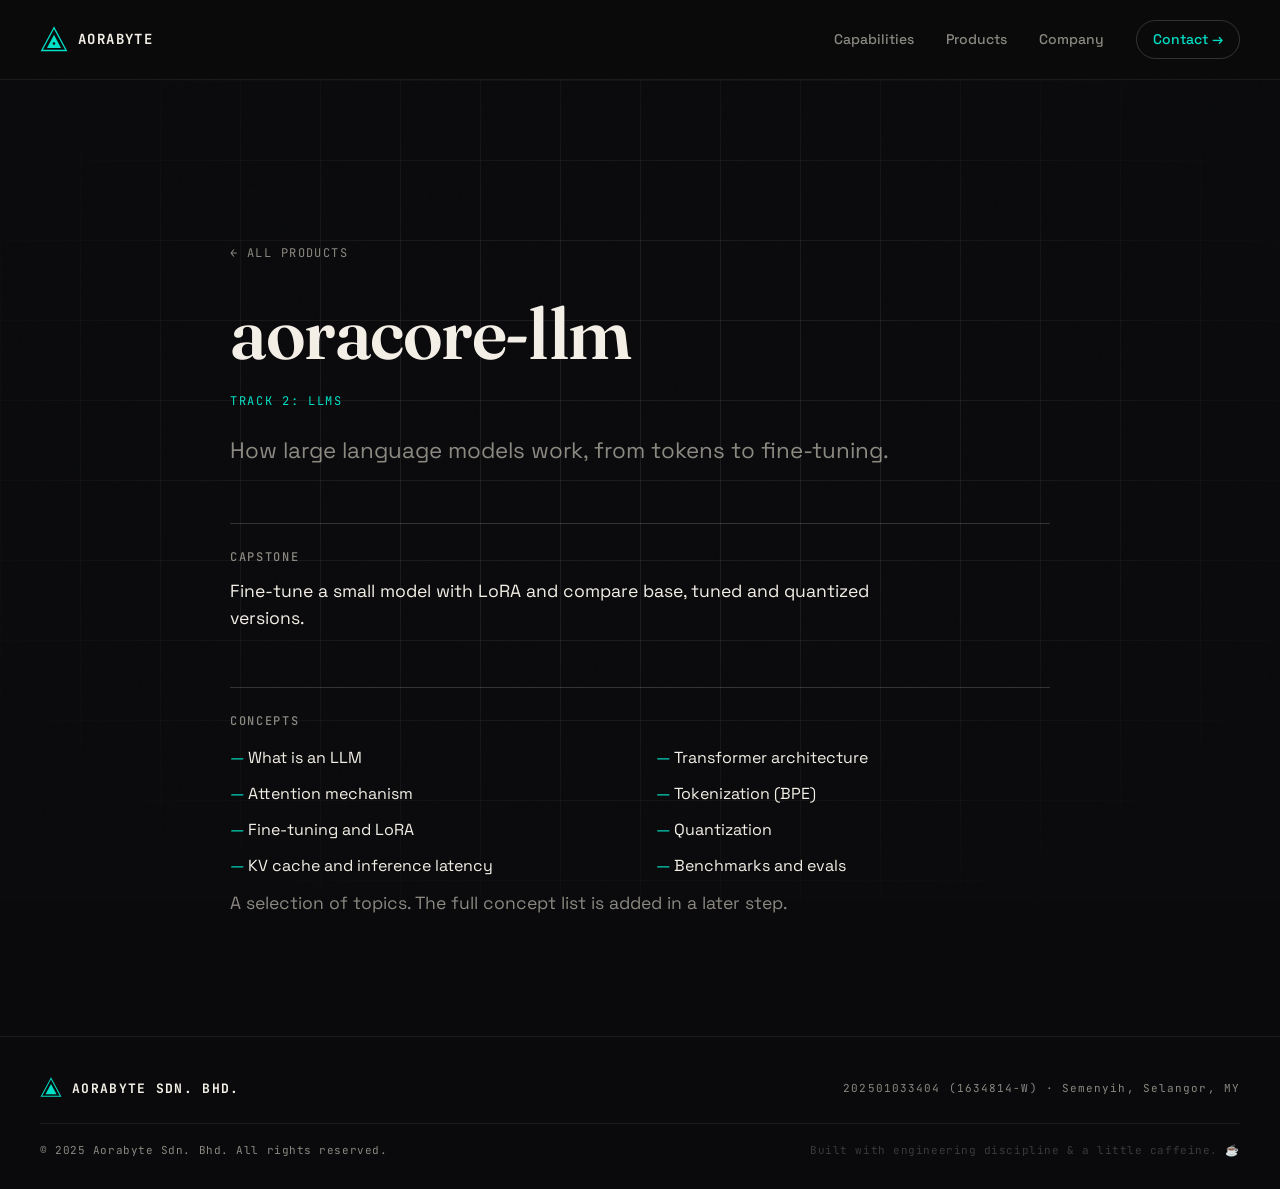
==== products/aoracore-llm.html @ a08c8335 "Add five aoracore product pages and a Products section - products/aoracore-llm, -rag, -vectordatabas" ====
<!DOCTYPE html>
<html lang="en">
<head>
    <meta charset="UTF-8" />
    <meta name="viewport" content="width=device-width, initial-scale=1.0" />
    <title>aoracore-llm — Aorabyte Sdn. Bhd.</title>
    <meta name="description" content="How large language models work, from tokens to fine-tuning." />
    <link rel="preconnect" href="https://fonts.googleapis.com" />
    <link rel="preconnect" href="https://fonts.gstatic.com" crossorigin />
    <link href="https://fonts.googleapis.com/css2?family=Fraunces:opsz,wght@9..144,300;9..144,400;9..144,600;9..144,800;9..144,900&family=JetBrains+Mono:wght@300;400;500;700&family=Space+Grotesk:wght@300;400;500;600;700&display=swap" rel="stylesheet" />
    <link rel="stylesheet" href="../styles.css" />
</head>
<body>
    <div class="grid-overlay" aria-hidden="true"></div>
    <div class="noise-overlay" aria-hidden="true"></div>

    <header class="nav">
        <a href="../index.html" class="nav__logo" aria-label="Aorabyte home">
            <svg width="28" height="28" viewBox="0 0 32 32" fill="none" xmlns="http://www.w3.org/2000/svg">
                <path d="M16 2L2 28h28L16 2z" stroke="currentColor" stroke-width="1.5"/>
                <path d="M16 10L8 25h16L16 10z" fill="currentColor"/>
                <circle cx="16" cy="20" r="1.5" fill="#0a0a0a"/>
            </svg>
            <span>AORABYTE</span>
        </a>
        <nav class="nav__links">
            <a href="../index.html#capabilities">Capabilities</a>
            <a href="../index.html#products">Products</a>
            <a href="../index.html#company">Company</a>
            <a href="../index.html#contact" class="nav__cta">Contact →</a>
        </nav>
    </header>

    <main class="product">
        <a class="product__back" href="../index.html#products">← All products</a>
        <h1>aoracore-llm</h1>
        <p class="product__tracks">Track 2: LLMs</p>
        <p class="product__tagline">How large language models work, from tokens to fine-tuning.</p>

        <section class="product__block">
            <h2>Capstone</h2>
            <p>Fine-tune a small model with LoRA and compare base, tuned and quantized versions.</p>
        </section>

        <section class="product__block">
            <h2>Concepts</h2>
            <ul class="product__topics">
                <li>What is an LLM</li>
                <li>Transformer architecture</li>
                <li>Attention mechanism</li>
                <li>Tokenization (BPE)</li>
                <li>Fine-tuning and LoRA</li>
                <li>Quantization</li>
                <li>KV cache and inference latency</li>
                <li>Benchmarks and evals</li>
            </ul>
            <p class="product__note">A selection of topics. The full concept list is added in a later step.</p>
        </section>
    </main>

    <footer class="footer">
        <div class="footer__top">
            <div class="footer__brand">
                <svg width="22" height="22" viewBox="0 0 32 32" fill="none" xmlns="http://www.w3.org/2000/svg">
                    <path d="M16 2L2 28h28L16 2z" stroke="currentColor" stroke-width="1.5"/>
                    <path d="M16 10L8 25h16L16 10z" fill="currentColor"/>
                </svg>
                <span>AORABYTE SDN. BHD.</span>
            </div>
            <div class="footer__mono">
                <span>202501033404 (1634814-W)</span>
                <span>·</span>
                <span>Semenyih, Selangor, MY</span>
            </div>
        </div>
        <div class="footer__bottom">
            <span>© 2025 Aorabyte Sdn. Bhd. All rights reserved.</span>
            <span class="footer__signoff">Built with engineering discipline &amp; a little caffeine. ☕</span>
        </div>
    </footer>

    <script src="../script.js"></script>
</body>
</html>
---- styles.css ----
/* =========================================
   AORABYTE — Deep-tech editorial aesthetic
   Dominant: near-black + ivory + signal cyan
   Accents: amber, lime, magenta
   ========================================= */

:root {
    --bg:         #0a0a0c;
    --bg-2:       #121216;
    --ink:        #f3efe6;
    --ink-dim:    #8a8880;
    --ink-faint:  #3a3a3c;
    --accent:     #00e0c6;   /* signal cyan */
    --amber:      #ffb347;
    --lime:       #b6ff3c;
    --magenta:    #ff3ea5;
    --cyan:       #00e0c6;
    --rule:       rgba(243, 239, 230, 0.08);
    --rule-strong:rgba(243, 239, 230, 0.18);

    --f-display:  'Fraunces', Georgia, serif;
    --f-sans:     'Space Grotesk', system-ui, sans-serif;
    --f-mono:     'JetBrains Mono', ui-monospace, monospace;

    --maxw: 1400px;
}

* { box-sizing: border-box; margin: 0; padding: 0; }

html { scroll-behavior: smooth; }

body {
    background: var(--bg);
    color: var(--ink);
    font-family: var(--f-sans);
    font-weight: 400;
    line-height: 1.5;
    overflow-x: hidden;
    -webkit-font-smoothing: antialiased;
    text-rendering: optimizeLegibility;
}

::selection { background: var(--accent); color: var(--bg); }

/* ---- Decorative overlays ---- */
.grid-overlay {
    position: fixed; inset: 0; pointer-events: none; z-index: 1;
    background-image:
        linear-gradient(to right, var(--rule) 1px, transparent 1px),
        linear-gradient(to bottom, var(--rule) 1px, transparent 1px);
    background-size: 80px 80px;
    mask-image: radial-gradient(ellipse at center, black 30%, transparent 85%);
    -webkit-mask-image: radial-gradient(ellipse at center, black 30%, transparent 85%);
}
.noise-overlay {
    position: fixed; inset: 0; pointer-events: none; z-index: 2;
    opacity: 0.035;
    background-image: url("data:image/svg+xml;utf8,<svg viewBox='0 0 200 200' xmlns='http://www.w3.org/2000/svg'><filter id='n'><feTurbulence type='fractalNoise' baseFrequency='0.9'/></filter><rect width='100%25' height='100%25' filter='url(%23n)'/></svg>");
    mix-blend-mode: overlay;
}

/* ---- NAV ---- */
.nav {
    position: sticky; top: 0; z-index: 100;
    display: flex; align-items: center; justify-content: space-between;
    padding: 20px 40px;
    backdrop-filter: blur(14px);
    -webkit-backdrop-filter: blur(14px);
    background: rgba(10, 10, 12, 0.7);
    border-bottom: 1px solid var(--rule);
}
.nav__logo {
    display: flex; align-items: center; gap: 10px;
    color: var(--ink); text-decoration: none;
    font-family: var(--f-mono);
    font-weight: 700;
    letter-spacing: 0.1em;
    font-size: 14px;
}
.nav__logo svg { color: var(--accent); }
.nav__links {
    display: flex; align-items: center; gap: 32px;
    font-size: 14px;
}
.nav__links a {
    color: var(--ink-dim); text-decoration: none;
    transition: color 0.2s;
    font-weight: 500;
}
.nav__links a:hover { color: var(--ink); }
.nav__cta {
    color: var(--accent) !important;
    border: 1px solid var(--rule-strong);
    padding: 8px 16px;
    border-radius: 999px;
    transition: all 0.2s !important;
}
.nav__cta:hover { background: var(--accent); color: var(--bg) !important; border-color: var(--accent); }

/* ---- Common section styling ---- */
section { position: relative; z-index: 3; padding: 120px 40px; max-width: var(--maxw); margin: 0 auto; }
.section__label {
    display: flex; align-items: center; gap: 12px;
    font-family: var(--f-mono); font-size: 12px; letter-spacing: 0.15em;
    color: var(--ink-dim);
    margin-bottom: 28px; text-transform: uppercase;
}
.section__label span {
    display: inline-block;
    padding: 3px 8px;
    background: var(--accent);
    color: var(--bg);
    font-weight: 700;
    border-radius: 3px;
}
.section__title {
    font-family: var(--f-display);
    font-weight: 400;
    font-size: clamp(38px, 5.5vw, 76px);
    line-height: 0.95;
    letter-spacing: -0.03em;
    color: var(--ink);
    margin-bottom: 48px;
    max-width: 1100px;
}
.section__title em {
    font-style: italic;
    color: var(--accent);
    font-weight: 300;
}

/* ---- HERO ---- */
.hero {
    padding-top: 80px;
    padding-bottom: 60px;
    max-width: var(--maxw); margin: 0 auto;
    position: relative; z-index: 3;
}
.hero__meta {
    display: flex; flex-wrap: wrap; align-items: center; gap: 10px;
    font-family: var(--f-mono);
    font-size: 11px; letter-spacing: 0.1em;
    color: var(--ink-dim);
    padding: 24px 40px 0;
    margin-bottom: 40px;
}
.hero__meta .divider { color: var(--ink-faint); }
.ping {
    width: 8px; height: 8px; border-radius: 50%;
    background: var(--accent);
    box-shadow: 0 0 0 0 var(--accent);
    animation: ping 2s cubic-bezier(0, 0, 0.2, 1) infinite;
}
@keyframes ping {
    0%,100% { box-shadow: 0 0 0 0 rgba(0, 224, 198, 0.6); }
    50%     { box-shadow: 0 0 0 10px rgba(0, 224, 198, 0); }
}

.hero__headline {
    font-family: var(--f-display);
    font-weight: 400;
    font-size: clamp(56px, 10vw, 180px);
    line-height: 0.88;
    letter-spacing: -0.04em;
    padding: 0 40px;
    margin-bottom: 60px;
}
.hero__headline .line {
    display: block;
    opacity: 0;
    transform: translateY(30px);
    animation: rise 1s cubic-bezier(0.2, 0.8, 0.2, 1) forwards;
}
.hero__headline .line--1 { animation-delay: 0.1s; color: var(--ink); }
.hero__headline .line--2 { animation-delay: 0.25s; color: var(--ink); padding-left: 0.1em; }
.hero__headline .line--3 { animation-delay: 0.4s; color: var(--ink-dim); font-style: italic; font-weight: 300; }
.hero__headline em {
    font-style: italic;
    font-weight: 300;
    color: var(--accent);
    position: relative;
}
.hero__headline em::after {
    content: ''; position: absolute;
    left: 0; bottom: -0.05em;
    width: 100%; height: 4px;
    background: var(--accent);
    opacity: 0.3;
}

@keyframes rise {
    to { opacity: 1; transform: translateY(0); }
}

.hero__split {
    display: grid;
    grid-template-columns: 2fr 1fr;
    gap: 60px;
    align-items: end;
    padding: 0 40px;
    border-top: 1px solid var(--rule-strong);
    padding-top: 40px;
    opacity: 0;
    animation: rise 1s 0.6s cubic-bezier(0.2, 0.8, 0.2, 1) forwards;
}
.hero__lede {
    font-size: clamp(17px, 1.6vw, 22px);
    color: var(--ink-dim);
    max-width: 680px;
    line-height: 1.5;
}
.hero__lede strong { color: var(--ink); font-weight: 500; }
.hero__actions { display: flex; gap: 14px; flex-wrap: wrap; justify-content: flex-end; }

.btn {
    display: inline-flex; align-items: center; gap: 10px;
    padding: 14px 24px;
    border-radius: 999px;
    font-family: var(--f-sans);
    font-size: 14px; font-weight: 600;
    letter-spacing: 0.02em;
    text-decoration: none;
    border: 1px solid transparent;
    cursor: pointer;
    transition: all 0.25s cubic-bezier(0.2, 0.8, 0.2, 1);
}
.btn--primary {
    background: var(--accent); color: var(--bg);
}
.btn--primary:hover {
    background: var(--ink); color: var(--bg);
    transform: translateY(-2px);
    box-shadow: 0 10px 30px -10px rgba(0, 224, 198, 0.6);
}
.btn--ghost {
    background: transparent; color: var(--ink);
    border-color: var(--rule-strong);
}
.btn--ghost:hover { border-color: var(--ink); }

/* ---- MARQUEE ---- */
.marquee {
    margin-top: 80px;
    padding: 24px 0;
    border-top: 1px solid var(--rule);
    border-bottom: 1px solid var(--rule);
    overflow: hidden;
    mask-image: linear-gradient(to right, transparent, black 10%, black 90%, transparent);
    -webkit-mask-image: linear-gradient(to right, transparent, black 10%, black 90%, transparent);
}
.marquee__track {
    display: flex; gap: 48px; align-items: center;
    font-family: var(--f-display);
    font-size: clamp(28px, 4.5vw, 64px);
    font-weight: 400;
    font-style: italic;
    color: var(--ink);
    white-space: nowrap;
    animation: scroll 40s linear infinite;
}
.marquee__track span:nth-child(even) { color: var(--accent); font-style: normal; }
@keyframes scroll {
    from { transform: translateX(0); }
    to   { transform: translateX(-50%); }
}

/* ---- CAPABILITIES ---- */
.capabilities { padding-top: 160px; }
.cap-grid {
    display: grid;
    grid-template-columns: repeat(2, 1fr);
    gap: 0;
    border-top: 1px solid var(--rule-strong);
    border-left: 1px solid var(--rule-strong);
}
.cap-card {
    position: relative;
    padding: 48px 40px;
    border-right: 1px solid var(--rule-strong);
    border-bottom: 1px solid var(--rule-strong);
    transition: background 0.3s;
    overflow: hidden;
}
.cap-card:hover { background: var(--bg-2); }
.cap-card::before {
    content: ''; position: absolute;
    top: 0; left: 0; width: 0%; height: 2px;
    background: var(--accent);
    transition: width 0.4s cubic-bezier(0.2, 0.8, 0.2, 1);
}
.cap-card:hover::before { width: 100%; }

.cap-card[data-accent="cyan"]::before    { background: var(--cyan); }
.cap-card[data-accent="amber"]::before   { background: var(--amber); }
.cap-card[data-accent="lime"]::before    { background: var(--lime); }
.cap-card[data-accent="magenta"]::before { background: var(--magenta); }

.cap-card__num {
    font-family: var(--f-mono);
    font-size: 12px;
    color: var(--ink-dim);
    letter-spacing: 0.2em;
    margin-bottom: 24px;
}
.cap-card h3 {
    font-family: var(--f-display);
    font-weight: 400;
    font-size: clamp(26px, 3vw, 40px);
    letter-spacing: -0.02em;
    margin-bottom: 16px;
    line-height: 1.05;
}
.cap-card__lead {
    color: var(--ink-dim);
    font-size: 16px;
    margin-bottom: 24px;
    max-width: 540px;
}
.cap-card ul {
    list-style: none;
    display: grid;
    gap: 8px;
    font-family: var(--f-mono);
    font-size: 13px;
    color: var(--ink);
}
.cap-card ul li {
    padding-left: 18px;
    position: relative;
}
.cap-card ul li::before {
    content: '→';
    position: absolute;
    left: 0;
    color: var(--accent);
}
.cap-card[data-accent="amber"] ul li::before   { color: var(--amber); }
.cap-card[data-accent="lime"] ul li::before    { color: var(--lime); }
.cap-card[data-accent="magenta"] ul li::before { color: var(--magenta); }

.cap-card--feature {
    background: linear-gradient(135deg, rgba(255, 62, 165, 0.06), transparent 60%);
}
.cap-card__tag {
    position: absolute;
    top: 24px; right: 24px;
    font-family: var(--f-mono);
    font-size: 10px;
    letter-spacing: 0.2em;
    padding: 4px 10px;
    border: 1px solid var(--magenta);
    color: var(--magenta);
    border-radius: 3px;
}

/* ---- SECTORS STRIP ---- */
.sector-strip {
    display: grid;
    grid-template-columns: repeat(4, 1fr);
    gap: 1px;
    background: var(--rule-strong);
    border: 1px solid var(--rule-strong);
}
.sector-strip__item {
    background: var(--bg);
    padding: 40px 32px;
    transition: background 0.3s;
}
.sector-strip__item:hover { background: var(--bg-2); }
.sector-strip__num {
    font-family: var(--f-mono);
    font-weight: 700;
    letter-spacing: 0.15em;
    font-size: 14px;
    color: var(--accent);
    margin-bottom: 20px;
    padding-bottom: 16px;
    border-bottom: 1px solid var(--rule-strong);
}
.sector-strip__item p {
    color: var(--ink-dim);
    font-size: 15px;
    line-height: 1.55;
}

/* ---- AI STACK ---- */
.ai-stack {
    display: grid;
    grid-template-columns: 1fr 1fr;
    gap: 60px;
    align-items: center;
}
.ai-stack__title em {
    font-family: var(--f-display);
    font-style: italic;
    background: linear-gradient(135deg, var(--accent), var(--magenta));
    -webkit-background-clip: text;
    background-clip: text;
    color: transparent;
}
.ai-stack__title-sub {
    display: block;
    font-size: 0.5em;
    font-family: var(--f-sans);
    color: var(--ink-dim);
    font-weight: 400;
    letter-spacing: -0.01em;
    margin-top: 16px;
    font-style: normal;
}
.ai-stack__body {
    color: var(--ink-dim);
    font-size: 17px;
    line-height: 1.6;
    max-width: 520px;
    margin-bottom: 36px;
}
.ai-stack__body strong { color: var(--ink); font-weight: 500; }
.ai-stack__stats {
    display: grid;
    grid-template-columns: repeat(3, 1fr);
    gap: 24px;
    border-top: 1px solid var(--rule-strong);
    padding-top: 24px;
    max-width: 520px;
}
.ai-stack__stats div { display: flex; flex-direction: column; gap: 4px; }
.ai-stack__stats strong {
    font-family: var(--f-display);
    font-weight: 400;
    font-size: 32px;
    color: var(--accent);
    letter-spacing: -0.02em;
}
.ai-stack__stats span {
    font-family: var(--f-mono);
    font-size: 11px;
    color: var(--ink-dim);
    letter-spacing: 0.1em;
    text-transform: uppercase;
}

/* Terminal */
.terminal {
    background: #08080a;
    border: 1px solid var(--rule-strong);
    border-radius: 12px;
    overflow: hidden;
    box-shadow:
        0 30px 80px -20px rgba(0, 0, 0, 0.8),
        0 0 0 1px rgba(0, 224, 198, 0.08);
    font-family: var(--f-mono);
}
.terminal__bar {
    background: #101014;
    padding: 12px 16px;
    display: flex; align-items: center; gap: 8px;
    border-bottom: 1px solid var(--rule);
}
.terminal__bar span {
    width: 10px; height: 10px;
    border-radius: 50%;
    background: var(--ink-faint);
}
.terminal__bar span:first-child { background: #ff5f56; }
.terminal__bar span:nth-child(2) { background: #ffbd2e; }
.terminal__bar span:nth-child(3) { background: #27c93f; }
.terminal__bar em {
    font-family: var(--f-mono);
    font-style: normal;
    font-size: 11px;
    color: var(--ink-dim);
    margin-left: auto;
    letter-spacing: 0.05em;
}
.terminal__body {
    padding: 24px;
    font-size: 13px;
    line-height: 1.8;
    color: var(--ink);
    white-space: pre;
    overflow-x: auto;
}
.c-dim  { color: var(--ink-dim); }
.c-ok   { color: var(--lime); }
.c-warn { color: var(--amber); }
.c-key  { color: var(--accent); font-weight: 500; }
.c-str  { color: var(--magenta); }
.c-num  { color: var(--amber); }

/* ---- PROCESS ---- */
.process-list {
    list-style: none;
    display: grid;
    grid-template-columns: repeat(4, 1fr);
    gap: 0;
    border-top: 1px solid var(--rule-strong);
}
.process-list li {
    padding: 40px 32px 40px 0;
    border-right: 1px solid var(--rule-strong);
    position: relative;
}
.process-list li:last-child { border-right: none; }
.process-list__num {
    display: block;
    font-family: var(--f-mono);
    font-size: 11px;
    letter-spacing: 0.2em;
    color: var(--accent);
    margin-bottom: 24px;
}
.process-list h3 {
    font-family: var(--f-display);
    font-weight: 400;
    font-size: 32px;
    letter-spacing: -0.02em;
    margin-bottom: 14px;
}
.process-list p {
    color: var(--ink-dim);
    font-size: 15px;
    line-height: 1.55;
}

/* ---- COMPANY ---- */
.company__grid {
    display: grid;
    grid-template-columns: 1.2fr 1fr;
    gap: 80px;
    align-items: start;
}
.company__intro p {
    color: var(--ink-dim);
    font-size: 17px;
    line-height: 1.7;
    max-width: 580px;
}
.company__facts {
    display: grid;
    grid-template-columns: 1fr 1fr;
    gap: 1px;
    background: var(--rule-strong);
    border: 1px solid var(--rule-strong);
}
.company__facts > div {
    background: var(--bg);
    padding: 20px 24px;
}
.company__facts dt {
    font-family: var(--f-mono);
    font-size: 11px;
    color: var(--ink-dim);
    letter-spacing: 0.15em;
    text-transform: uppercase;
    margin-bottom: 6px;
}
.company__facts dd {
    font-family: var(--f-sans);
    font-size: 15px;
    color: var(--ink);
    font-weight: 500;
}

/* ---- CONTACT ---- */
.contact {
    background:
        radial-gradient(circle at 20% 0%, rgba(0, 224, 198, 0.12), transparent 50%),
        radial-gradient(circle at 80% 100%, rgba(255, 62, 165, 0.08), transparent 50%),
        var(--bg);
    max-width: none;
    margin: 0;
    padding: 140px 40px;
    border-top: 1px solid var(--rule-strong);
    border-bottom: 1px solid var(--rule-strong);
}
.contact__inner { max-width: var(--maxw); margin: 0 auto; }
.contact__label { color: var(--ink); }
.contact__title {
    font-family: var(--f-display);
    font-weight: 400;
    font-size: clamp(36px, 5.5vw, 80px);
    line-height: 1.02;
    letter-spacing: -0.03em;
    margin-bottom: 64px;
    max-width: 1100px;
}
.contact__title em {
    font-style: italic;
    color: var(--accent);
    font-weight: 300;
}
.contact__cards {
    display: grid;
    grid-template-columns: 1fr 1fr 1.5fr;
    gap: 20px;
}
.contact__card {
    display: flex; flex-direction: column; gap: 12px;
    padding: 28px;
    background: var(--bg-2);
    border: 1px solid var(--rule-strong);
    border-radius: 12px;
    text-decoration: none;
    color: var(--ink);
    position: relative;
    transition: all 0.3s cubic-bezier(0.2, 0.8, 0.2, 1);
    overflow: hidden;
}
.contact__card:not(.contact__card--static):hover {
    border-color: var(--accent);
    transform: translateY(-4px);
}
.contact__card-label {
    font-family: var(--f-mono);
    font-size: 11px;
    color: var(--ink-dim);
    letter-spacing: 0.15em;
    text-transform: uppercase;
}
.contact__card-value {
    font-family: var(--f-display);
    font-size: 20px;
    font-weight: 400;
    letter-spacing: -0.01em;
    line-height: 1.3;
    word-break: break-word;
}
.contact__card-arrow {
    position: absolute;
    top: 24px; right: 24px;
    color: var(--accent);
    font-size: 18px;
    transition: transform 0.3s;
}
.contact__card:hover .contact__card-arrow { transform: translate(4px, -4px); }

/* ---- FOOTER ---- */
.footer {
    padding: 40px 40px 30px;
    border-top: 1px solid var(--rule);
    max-width: var(--maxw);
    margin: 0 auto;
    position: relative;
    z-index: 3;
}
.footer__top {
    display: flex; align-items: center; justify-content: space-between;
    padding-bottom: 24px;
    border-bottom: 1px solid var(--rule);
    flex-wrap: wrap;
    gap: 12px;
}
.footer__brand {
    display: flex; align-items: center; gap: 10px;
    font-family: var(--f-mono);
    font-size: 13px;
    font-weight: 700;
    letter-spacing: 0.1em;
    color: var(--ink);
}
.footer__brand svg { color: var(--accent); }
.footer__mono {
    font-family: var(--f-mono);
    font-size: 11px;
    color: var(--ink-dim);
    letter-spacing: 0.1em;
    display: flex; gap: 8px; flex-wrap: wrap;
}
.footer__bottom {
    display: flex; justify-content: space-between; align-items: center;
    padding-top: 18px;
    font-family: var(--f-mono);
    font-size: 11px;
    color: var(--ink-dim);
    letter-spacing: 0.05em;
    flex-wrap: wrap;
    gap: 8px;
}
.footer__signoff { color: var(--ink-faint); }

/* ---- RESPONSIVE ---- */
@media (max-width: 1024px) {
    .cap-grid,
    .sector-strip,
    .process-list,
    .ai-stack,
    .company__grid,
    .contact__cards {
        grid-template-columns: 1fr 1fr;
    }
    .process-list li:nth-child(2) { border-right: none; }
    .ai-stack { gap: 40px; }
    .company__grid { gap: 40px; }
}

@media (max-width: 720px) {
    section { padding: 80px 24px; }
    .hero__meta, .hero__headline, .hero__split { padding-left: 24px; padding-right: 24px; }
    .nav { padding: 14px 24px; }
    .nav__links { gap: 16px; font-size: 12px; }
    .nav__links a:not(.nav__cta) { display: none; }
    .hero__split { grid-template-columns: 1fr; }
    .hero__actions { justify-content: flex-start; }
    .cap-grid,
    .sector-strip,
    .process-list,
    .ai-stack,
    .company__grid,
    .contact__cards,
    .ai-stack__stats,
    .company__facts {
        grid-template-columns: 1fr;
    }
    .cap-card,
    .sector-strip__item,
    .process-list li { border-right: none; }
    .footer { padding: 30px 24px; }
}

/* =========================================
   AORACORE PRODUCTS (added for products pages)
   ========================================= */
.products { padding: 120px 40px; max-width: var(--maxw); margin: 0 auto; }
a.cap-card { display: block; color: inherit; text-decoration: none; }
a.cap-card:hover { background: var(--bg-2); }

.product { max-width: 900px; margin: 0 auto; padding: 160px 40px 120px; }
.product__back { font-family: var(--f-mono); font-size: 12px; letter-spacing: .12em; text-transform: uppercase; color: var(--ink-dim); text-decoration: none; }
.product__back:hover { color: var(--accent); }
.product h1 { font-family: var(--f-display); font-size: clamp(2.5rem, 6vw, 4.5rem); line-height: 1.05; font-weight: 600; letter-spacing: -0.02em; margin-top: 32px; }
.product__tracks { font-family: var(--f-mono); font-size: 12px; letter-spacing: .14em; text-transform: uppercase; color: var(--accent); margin-top: 20px; }
.product__tagline { font-size: clamp(1.1rem, 2vw, 1.4rem); color: var(--ink-dim); margin-top: 24px; max-width: 60ch; }
.product__block { margin-top: 56px; padding-top: 24px; border-top: 1px solid var(--rule-strong); }
.product__block h2 { font-family: var(--f-mono); font-size: 12px; letter-spacing: .14em; text-transform: uppercase; color: var(--ink-dim); font-weight: 500; }
.product__block p { margin-top: 12px; font-size: 1.1rem; max-width: 65ch; }
.product__topics { margin-top: 16px; list-style: none; display: grid; grid-template-columns: repeat(2, 1fr); gap: 12px 32px; }
.product__topics li { padding-left: 18px; position: relative; }
.product__topics li::before { content: "—"; position: absolute; left: 0; color: var(--accent); }
.product__note { color: var(--ink-dim); font-size: .95rem; }
@media (max-width: 720px) { .product__topics { grid-template-columns: 1fr; } }
.products .cap-card:last-child { grid-column: 1 / -1; }
.product__block { padding: 24px 0 0; min-height: 0; margin-left: 0; margin-right: 0; }
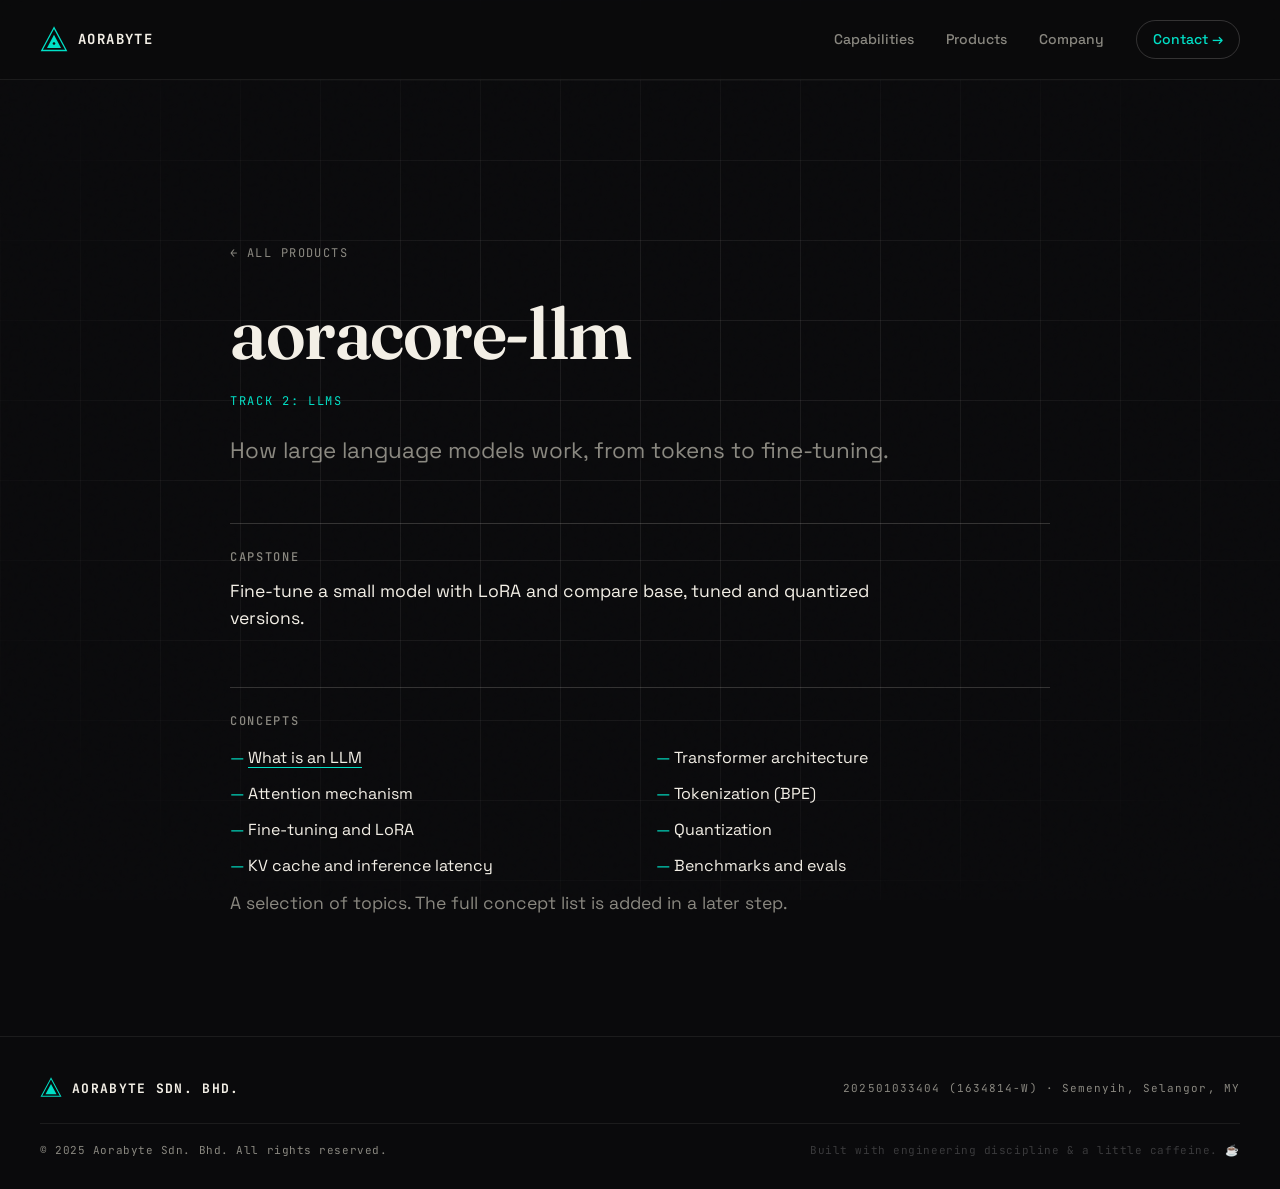
==== commit 5e9e6fd2: "Add reusable concept page template and "What is an LLM" sample - products/_template-concept.html: pl" ====
--- a/products/aoracore-llm.html
+++ b/products/aoracore-llm.html
@@ -45,7 +45,7 @@
         <section class="product__block">
             <h2>Concepts</h2>
             <ul class="product__topics">
-                <li>What is an LLM</li>
+                <li><a href="aoracore-llm/what-is-an-llm.html">What is an LLM</a></li>
                 <li>Transformer architecture</li>
                 <li>Attention mechanism</li>
                 <li>Tokenization (BPE)</li>
--- a/styles.css
+++ b/styles.css
@@ -741,3 +741,55 @@
 @media (max-width: 720px) { .product__topics { grid-template-columns: 1fr; } }
 .products .cap-card:last-child { grid-column: 1 / -1; }
 .product__block { padding: 24px 0 0; min-height: 0; margin-left: 0; margin-right: 0; }
+
+/* =========================================
+   CONCEPT PAGES
+   (products/<product>/<concept>.html, copied from products/_template-concept.html)
+   ========================================= */
+
+/* Link from a product page's topic list to a concept page */
+.product__topics a { color: inherit; text-decoration: underline; text-decoration-color: var(--accent); text-underline-offset: 4px; }
+.product__topics a:hover { color: var(--accent); }
+
+/* Bulleted list (common mistakes) */
+.concept__list { margin-top: 16px; list-style: none; display: grid; gap: 14px; max-width: 65ch; font-size: 1.1rem; }
+.concept__list li { padding-left: 18px; position: relative; }
+.concept__list li::before { content: "—"; position: absolute; left: 0; color: var(--accent); }
+.concept__list strong { font-weight: 600; }
+
+/* Diagram: inline SVG, or a marked placeholder */
+.concept__diagram { margin-top: 20px; }
+.concept__diagram-scroll { overflow-x: auto; padding: 16px; background: var(--bg-2); border: 1px solid var(--rule-strong); border-radius: 12px; }
+.concept__diagram-scroll:focus-visible { outline: 2px solid var(--accent); outline-offset: 2px; }
+.concept__diagram svg { display: block; width: 100%; min-width: 560px; height: auto; }
+.concept__diagram figcaption { margin-top: 12px; color: var(--ink-dim); font-size: .95rem; max-width: 65ch; }
+.concept__placeholder { padding: 56px 24px; text-align: center; font-family: var(--f-mono); font-size: 12px; letter-spacing: .14em; text-transform: uppercase; color: var(--ink-dim); border: 1px dashed var(--rule-strong); border-radius: 12px; }
+.diagram__box { fill: var(--bg); stroke: var(--rule-strong); stroke-width: 1.5; }
+.diagram__box--accent { stroke: var(--accent); }
+.diagram__label { font-family: var(--f-mono); font-size: 11px; letter-spacing: .14em; fill: var(--ink-dim); }
+.diagram__text { font-family: var(--f-sans); font-size: 16px; fill: var(--ink); }
+.diagram__arrow { fill: none; stroke: var(--ink-dim); stroke-width: 1.5; }
+.diagram__arrowhead { fill: var(--ink-dim); }
+
+/* Example code */
+.concept__code { margin-top: 16px; padding: 20px 24px; overflow-x: auto; background: #08080a; border: 1px solid var(--rule-strong); border-radius: 12px; font-family: var(--f-mono); font-size: 13px; line-height: 1.8; color: var(--ink); }
+.concept__code code { font-family: inherit; }
+
+/* Interview question */
+.concept__question { font-weight: 600; }
+.concept__answer { color: var(--ink-dim); }
+
+/* Quiz (behaviour in products/concept.js) */
+.quiz__q { margin-top: 32px; }
+.quiz__prompt { font-weight: 500; }
+.quiz__options { margin-top: 12px; display: grid; gap: 8px; max-width: 65ch; }
+.quiz__option { display: flex; justify-content: space-between; gap: 16px; padding: 12px 16px; text-align: left; font: inherit; font-size: 1rem; color: var(--ink); background: transparent; border: 1px solid var(--rule-strong); border-radius: 8px; cursor: pointer; transition: border-color 0.2s, background 0.2s; }
+.quiz__option:hover { border-color: var(--ink); background: var(--bg-2); }
+.quiz__option:focus-visible { outline: 2px solid var(--accent); outline-offset: 2px; }
+.quiz__q.is-answered .quiz__option { cursor: default; color: var(--ink-dim); border-color: var(--rule-strong); background: transparent; }
+.quiz__q.is-answered .quiz__option.is-correct { color: var(--ink); border-color: var(--lime); }
+.quiz__q.is-answered .quiz__option.is-correct::after { content: "✓"; color: var(--lime); }
+.quiz__q.is-answered .quiz__option.is-wrong { color: var(--ink); border-color: var(--magenta); }
+.quiz__q.is-answered .quiz__option.is-wrong::after { content: "✗"; color: var(--magenta); }
+.product__block .quiz__answer { font-size: 1rem; color: var(--ink-dim); }
+.quiz__result { font-weight: 600; color: var(--ink); }
